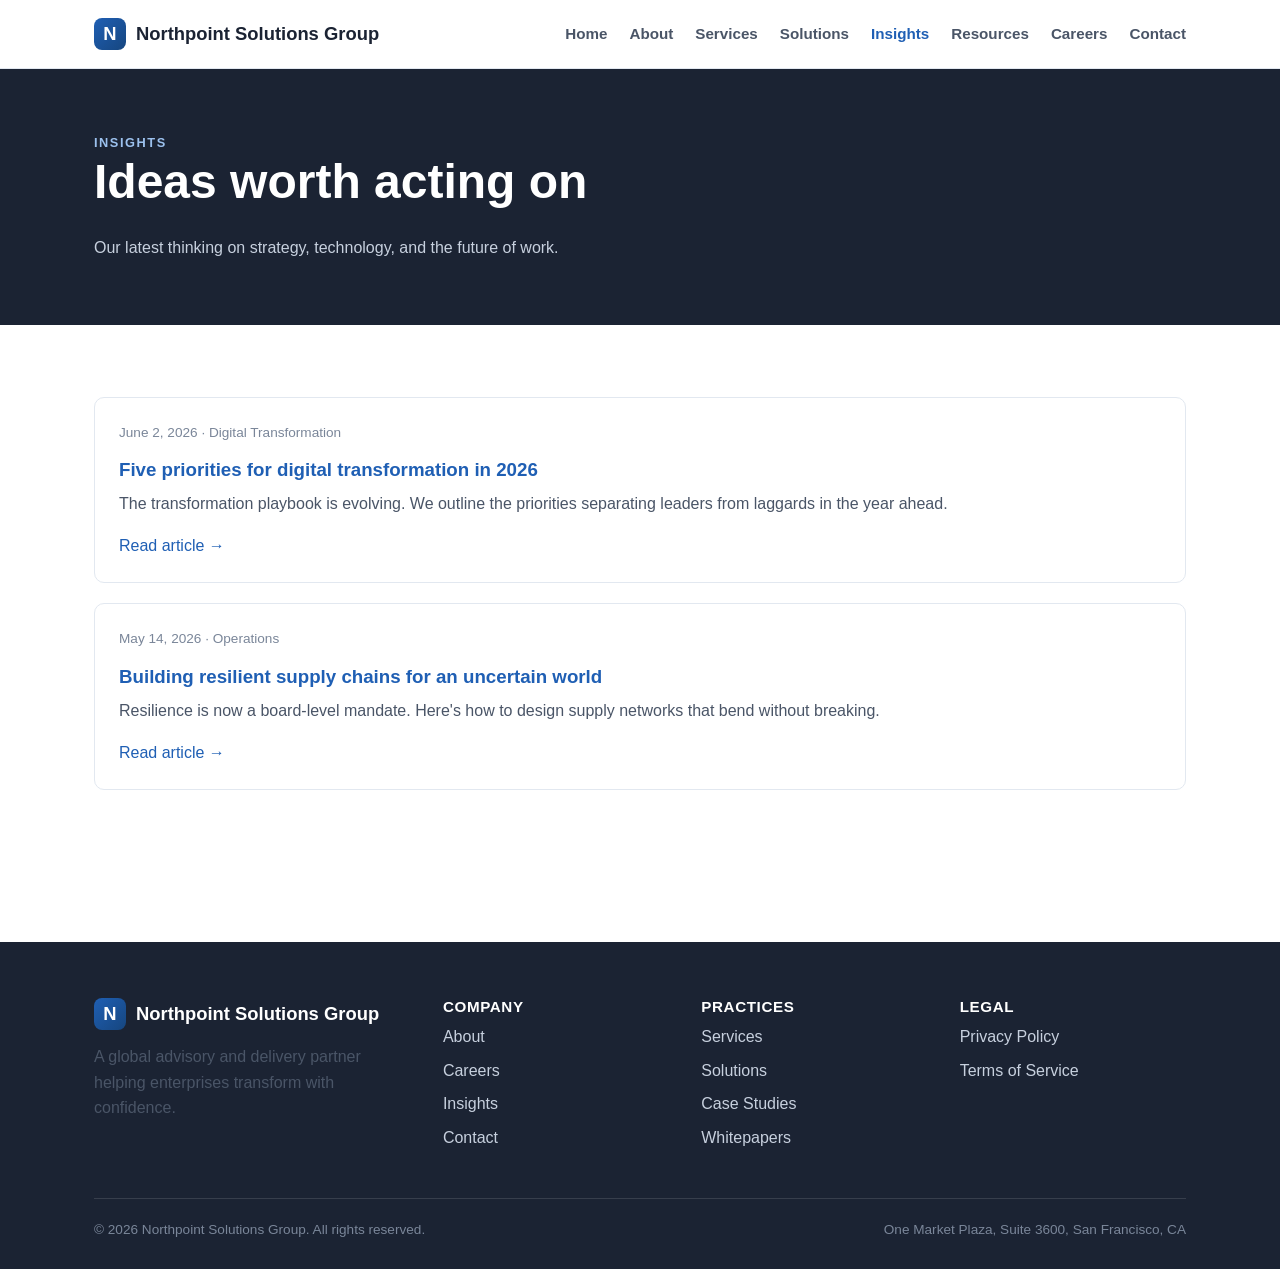
==== blog/index.html @ 304a4c9b "Add Northpoint Solutions Group static marketing site Generic corporate static HTML/CSS site with 15 " ====
<!DOCTYPE html>
<html lang="en">
  <head>
    <meta charset="utf-8" />
    <meta name="viewport" content="width=device-width, initial-scale=1" />
    <title>Insights — Northpoint Solutions Group</title>
    <meta name="description" content="Perspectives, research, and practical guidance from the Northpoint team." />
    <link rel="stylesheet" href="../css/main.css" />
    <link rel="stylesheet" href="../css/components.css" />
  </head>
  <body>
    <header class="site-header">
      <div class="container">
        <a class="brand" href="../index.html"><span class="mark">N</span> Northpoint Solutions Group</a>
        <nav class="main-nav" aria-label="Primary">
          <a href="../index.html">Home</a>
          <a href="../about.html">About</a>
          <a href="../services.html">Services</a>
          <a href="../solutions.html">Solutions</a>
          <a href="index.html" class="is-active">Insights</a>
          <a href="../resources/case-studies.html">Resources</a>
          <a href="../careers.html">Careers</a>
          <a href="../contact.html">Contact</a>
        </nav>
      </div>
    </header>

    <main>
      <section class="page-header">
        <div class="container">
          <p class="eyebrow" style="color:#9cc1ee">Insights</p>
          <h1>Ideas worth acting on</h1>
          <p>Our latest thinking on strategy, technology, and the future of work.</p>
        </div>
      </section>

      <section class="section">
        <div class="container">
          <div class="post-list">
            <article class="post">
              <p class="meta">June 2, 2026 · Digital Transformation</p>
              <h3><a href="digital-transformation-2026.html">Five priorities for digital transformation in 2026</a></h3>
              <p>
                The transformation playbook is evolving. We outline the
                priorities separating leaders from laggards in the year ahead.
              </p>
              <a href="digital-transformation-2026.html">Read article &rarr;</a>
            </article>
            <article class="post">
              <p class="meta">May 14, 2026 · Operations</p>
              <h3><a href="building-resilient-supply-chains.html">Building resilient supply chains for an uncertain world</a></h3>
              <p>
                Resilience is now a board-level mandate. Here's how to design
                supply networks that bend without breaking.
              </p>
              <a href="building-resilient-supply-chains.html">Read article &rarr;</a>
            </article>
          </div>
        </div>
      </section>
    </main>

    <footer class="site-footer">
      <div class="container">
        <div class="footer-grid">
          <div>
            <a class="brand" href="../index.html" style="color:#fff"><span class="mark">N</span> Northpoint Solutions Group</a>
            <p style="margin-top:14px;max-width:320px">A global advisory and delivery partner helping enterprises transform with confidence.</p>
          </div>
          <div>
            <h4>Company</h4>
            <ul>
              <li><a href="../about.html">About</a></li>
              <li><a href="../careers.html">Careers</a></li>
              <li><a href="index.html">Insights</a></li>
              <li><a href="../contact.html">Contact</a></li>
            </ul>
          </div>
          <div>
            <h4>Practices</h4>
            <ul>
              <li><a href="../services.html">Services</a></li>
              <li><a href="../solutions.html">Solutions</a></li>
              <li><a href="../resources/case-studies.html">Case Studies</a></li>
              <li><a href="../resources/whitepapers.html">Whitepapers</a></li>
            </ul>
          </div>
          <div>
            <h4>Legal</h4>
            <ul>
              <li><a href="../legal/privacy.html">Privacy Policy</a></li>
              <li><a href="../legal/terms.html">Terms of Service</a></li>
            </ul>
          </div>
        </div>
        <div class="footer-bottom">
          <span>&copy; 2026 Northpoint Solutions Group. All rights reserved.</span>
          <span>One Market Plaza, Suite 3600, San Francisco, CA</span>
        </div>
      </div>
    </footer>
  </body>
</html>
---- css/main.css ----
/* Northpoint Solutions Group — base styles */

:root {
  --color-bg: #ffffff;
  --color-surface: #f6f8fb;
  --color-ink: #1b2333;
  --color-ink-soft: #4a5567;
  --color-muted: #7a8699;
  --color-accent: #1f5fb4;
  --color-accent-dark: #16467f;
  --color-line: #e2e8f0;
  --radius: 10px;
  --shadow: 0 10px 30px rgba(27, 35, 51, 0.08);
  --maxw: 1140px;
  --font: "Segoe UI", Roboto, "Helvetica Neue", Arial, sans-serif;
}

* {
  box-sizing: border-box;
}

html {
  scroll-behavior: smooth;
}

body {
  margin: 0;
  font-family: var(--font);
  color: var(--color-ink);
  background: var(--color-bg);
  line-height: 1.6;
  font-size: 16px;
}

h1,
h2,
h3,
h4 {
  line-height: 1.2;
  color: var(--color-ink);
  margin: 0 0 0.5em;
  font-weight: 700;
}

h1 {
  font-size: clamp(2rem, 4vw, 3rem);
}

h2 {
  font-size: clamp(1.5rem, 3vw, 2.1rem);
}

p {
  margin: 0 0 1rem;
  color: var(--color-ink-soft);
}

a {
  color: var(--color-accent);
  text-decoration: none;
}

a:hover {
  text-decoration: underline;
}

img {
  max-width: 100%;
  display: block;
}

.container {
  width: 100%;
  max-width: var(--maxw);
  margin: 0 auto;
  padding: 0 24px;
}

/* Header / navigation */
.site-header {
  position: sticky;
  top: 0;
  z-index: 10;
  background: rgba(255, 255, 255, 0.92);
  backdrop-filter: saturate(160%) blur(8px);
  border-bottom: 1px solid var(--color-line);
}

.site-header .container {
  display: flex;
  align-items: center;
  justify-content: space-between;
  min-height: 68px;
  gap: 24px;
}

.brand {
  display: flex;
  align-items: center;
  gap: 10px;
  font-weight: 800;
  font-size: 1.15rem;
  color: var(--color-ink);
}

.brand:hover {
  text-decoration: none;
}

.brand .mark {
  display: inline-grid;
  place-items: center;
  width: 32px;
  height: 32px;
  border-radius: 8px;
  background: linear-gradient(135deg, var(--color-accent), var(--color-accent-dark));
  color: #fff;
  font-weight: 800;
}

.main-nav {
  display: flex;
  align-items: center;
  gap: 22px;
  flex-wrap: wrap;
}

.main-nav a {
  color: var(--color-ink-soft);
  font-weight: 600;
  font-size: 0.95rem;
}

.main-nav a:hover,
.main-nav a.is-active {
  color: var(--color-accent);
  text-decoration: none;
}

/* Footer */
.site-footer {
  background: var(--color-ink);
  color: #c7d0de;
  margin-top: 80px;
  padding: 56px 0 28px;
}

.site-footer h4 {
  color: #fff;
  font-size: 0.95rem;
  letter-spacing: 0.04em;
  text-transform: uppercase;
}

.site-footer a {
  color: #c7d0de;
}

.site-footer a:hover {
  color: #fff;
}

.footer-grid {
  display: grid;
  grid-template-columns: 1.4fr repeat(3, 1fr);
  gap: 32px;
}

.footer-grid ul {
  list-style: none;
  margin: 0;
  padding: 0;
}

.footer-grid li {
  margin-bottom: 8px;
}

.footer-bottom {
  margin-top: 40px;
  padding-top: 20px;
  border-top: 1px solid rgba(255, 255, 255, 0.12);
  display: flex;
  justify-content: space-between;
  flex-wrap: wrap;
  gap: 12px;
  font-size: 0.85rem;
  color: var(--color-muted);
}

/* Generic page sections */
.section {
  padding: 72px 0;
}

.section--surface {
  background: var(--color-surface);
}

.section__intro {
  max-width: 720px;
  margin-bottom: 40px;
}

.eyebrow {
  text-transform: uppercase;
  letter-spacing: 0.12em;
  font-size: 0.8rem;
  font-weight: 700;
  color: var(--color-accent);
  margin-bottom: 10px;
}

@media (max-width: 820px) {
  .main-nav {
    gap: 14px;
  }

  .footer-grid {
    grid-template-columns: 1fr 1fr;
  }
}

@media (max-width: 560px) {
  .site-header .container {
    flex-direction: column;
    align-items: flex-start;
    padding-top: 12px;
    padding-bottom: 12px;
  }

  .footer-grid {
    grid-template-columns: 1fr;
  }
}
---- css/components.css ----
/* Northpoint Solutions Group — components */

/* Buttons */
.btn {
  display: inline-block;
  padding: 12px 22px;
  border-radius: var(--radius);
  font-weight: 700;
  font-size: 0.95rem;
  border: 1px solid transparent;
  cursor: pointer;
  transition: transform 0.08s ease, background 0.15s ease;
}

.btn:hover {
  text-decoration: none;
  transform: translateY(-1px);
}

.btn--primary {
  background: var(--color-accent);
  color: #fff;
}

.btn--primary:hover {
  background: var(--color-accent-dark);
  color: #fff;
}

.btn--ghost {
  background: transparent;
  color: var(--color-accent);
  border-color: var(--color-line);
}

.btn-row {
  display: flex;
  gap: 14px;
  flex-wrap: wrap;
  margin-top: 24px;
}

/* Hero */
.hero {
  background: linear-gradient(160deg, #eef3fb 0%, #ffffff 60%);
  padding: 88px 0;
  border-bottom: 1px solid var(--color-line);
}

.hero__grid {
  display: grid;
  grid-template-columns: 1.1fr 0.9fr;
  gap: 48px;
  align-items: center;
}

.hero p.lead {
  font-size: 1.2rem;
  color: var(--color-ink-soft);
  max-width: 540px;
}

.hero__panel {
  background: #fff;
  border: 1px solid var(--color-line);
  border-radius: 16px;
  box-shadow: var(--shadow);
  padding: 28px;
}

.hero__panel ul {
  list-style: none;
  margin: 0;
  padding: 0;
}

.hero__panel li {
  display: flex;
  gap: 12px;
  padding: 12px 0;
  border-bottom: 1px solid var(--color-line);
  color: var(--color-ink-soft);
}

.hero__panel li:last-child {
  border-bottom: 0;
}

.hero__panel li::before {
  content: "\2713";
  color: var(--color-accent);
  font-weight: 800;
}

/* Page header (interior pages) */
.page-header {
  background: var(--color-ink);
  color: #fff;
  padding: 64px 0;
}

.page-header h1 {
  color: #fff;
}

.page-header p {
  color: #c7d0de;
  max-width: 640px;
  margin-bottom: 0;
}

/* Card grid */
.grid {
  display: grid;
  gap: 24px;
}

.grid--3 {
  grid-template-columns: repeat(3, 1fr);
}

.grid--2 {
  grid-template-columns: repeat(2, 1fr);
}

.card {
  background: #fff;
  border: 1px solid var(--color-line);
  border-radius: var(--radius);
  padding: 28px;
  box-shadow: var(--shadow);
}

.card h3 {
  margin-top: 0;
}

.card .card__icon {
  width: 44px;
  height: 44px;
  border-radius: 10px;
  display: grid;
  place-items: center;
  background: #e8f0fb;
  color: var(--color-accent);
  font-weight: 800;
  margin-bottom: 16px;
}

/* Stats band */
.stats {
  display: grid;
  grid-template-columns: repeat(4, 1fr);
  gap: 24px;
  text-align: center;
}

.stats .stat strong {
  display: block;
  font-size: 2.4rem;
  color: var(--color-accent);
}

.stats .stat span {
  color: var(--color-muted);
  font-size: 0.95rem;
}

/* CTA band */
.cta {
  background: linear-gradient(135deg, var(--color-accent), var(--color-accent-dark));
  color: #fff;
  border-radius: 16px;
  padding: 48px;
  text-align: center;
}

.cta h2 {
  color: #fff;
}

.cta p {
  color: rgba(255, 255, 255, 0.85);
  max-width: 560px;
  margin: 0 auto 8px;
}

/* Article / blog */
.article {
  max-width: 760px;
  margin: 0 auto;
}

.article .meta {
  color: var(--color-muted);
  font-size: 0.9rem;
  margin-bottom: 24px;
}

.article h2 {
  margin-top: 36px;
}

.post-list {
  display: grid;
  gap: 20px;
}

.post-list .post {
  border: 1px solid var(--color-line);
  border-radius: var(--radius);
  padding: 24px;
  background: #fff;
}

.post-list .post .meta {
  color: var(--color-muted);
  font-size: 0.85rem;
}

/* Tables */
.table {
  width: 100%;
  border-collapse: collapse;
  background: #fff;
  border: 1px solid var(--color-line);
  border-radius: var(--radius);
  overflow: hidden;
}

.table th,
.table td {
  text-align: left;
  padding: 14px 18px;
  border-bottom: 1px solid var(--color-line);
}

.table th {
  background: var(--color-surface);
  font-size: 0.85rem;
  text-transform: uppercase;
  letter-spacing: 0.05em;
  color: var(--color-muted);
}

.table tr:last-child td {
  border-bottom: 0;
}

/* Contact layout */
.contact-grid {
  display: grid;
  grid-template-columns: 1fr 1fr;
  gap: 40px;
}

.form-field {
  margin-bottom: 18px;
}

.form-field label {
  display: block;
  font-weight: 600;
  margin-bottom: 6px;
  font-size: 0.9rem;
}

.form-field input,
.form-field textarea {
  width: 100%;
  padding: 12px 14px;
  border: 1px solid var(--color-line);
  border-radius: 8px;
  font: inherit;
}

@media (max-width: 820px) {
  .grid--3,
  .stats {
    grid-template-columns: 1fr 1fr;
  }

  .hero__grid,
  .grid--2,
  .contact-grid {
    grid-template-columns: 1fr;
  }
}

@media (max-width: 520px) {
  .grid--3,
  .stats {
    grid-template-columns: 1fr;
  }

  .cta {
    padding: 32px 22px;
  }
}
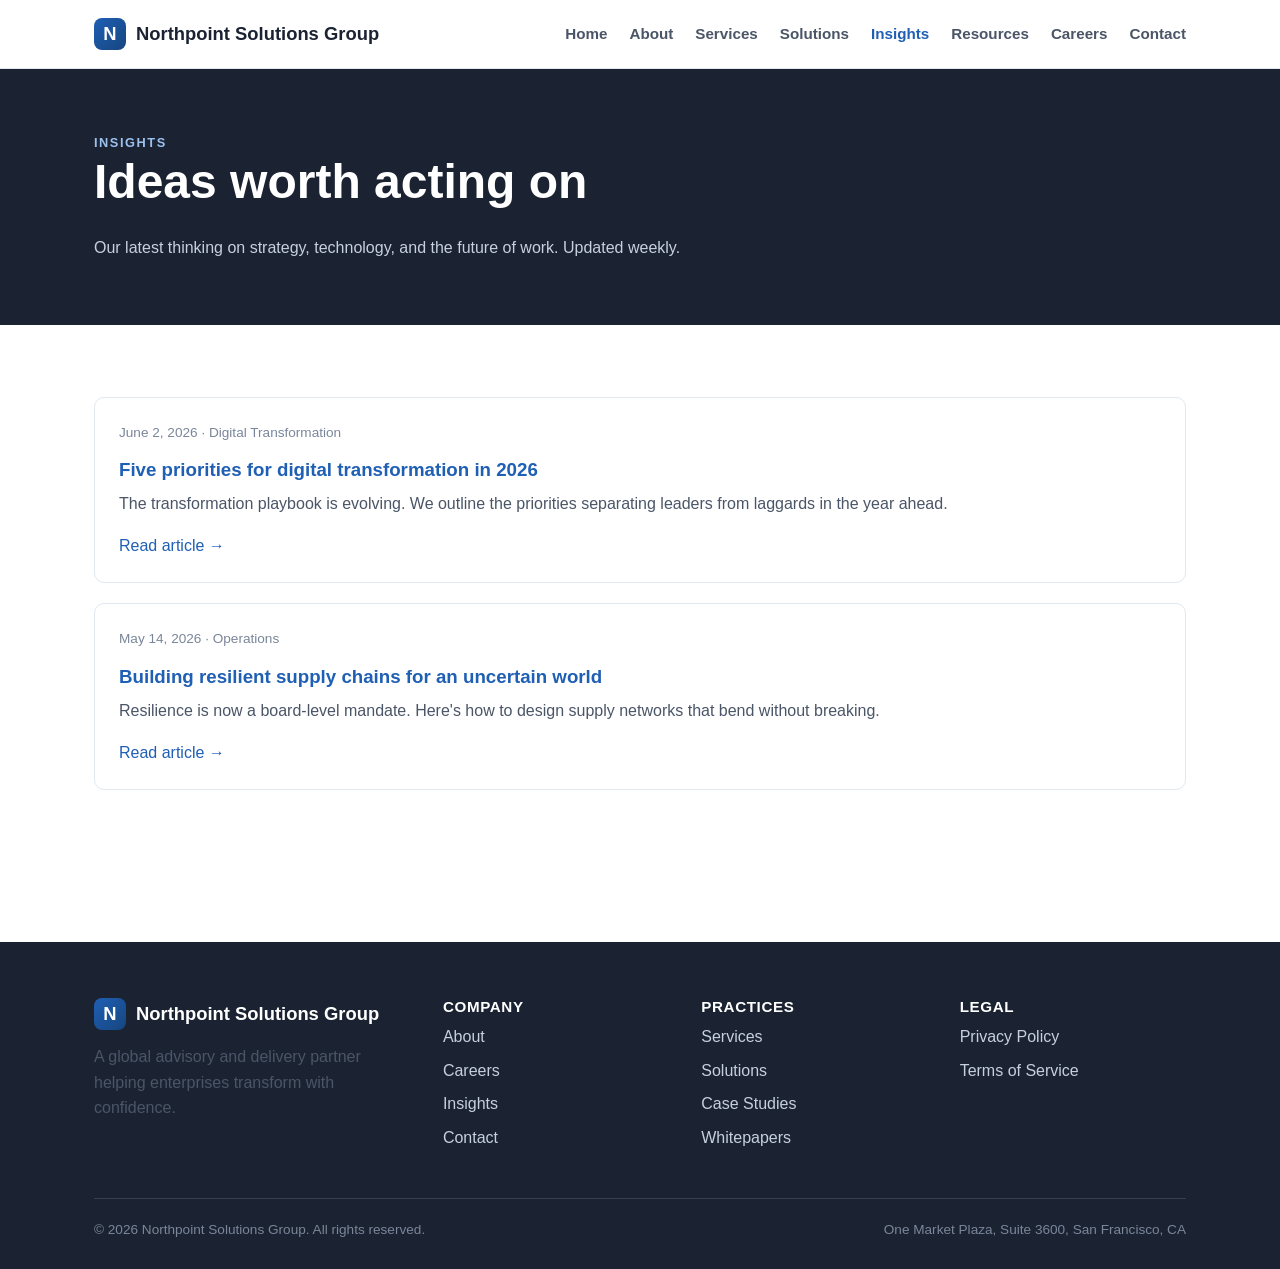
==== commit 16802744: "Touch all four CODEOWNERS regions Exercises every code-owner state in one PR: - index.html        ->" ====
--- a/blog/index.html
+++ b/blog/index.html
@@ -30,7 +30,7 @@
         <div class="container">
           <p class="eyebrow" style="color:#9cc1ee">Insights</p>
           <h1>Ideas worth acting on</h1>
-          <p>Our latest thinking on strategy, technology, and the future of work.</p>
+          <p>Our latest thinking on strategy, technology, and the future of work. Updated weekly.</p>
         </div>
       </section>
 
--- a/css/main.css
+++ b/css/main.css
@@ -1,4 +1,5 @@
 /* Northpoint Solutions Group — base styles */
+/* Updated brand palette tuning. */
 
 :root {
   --color-bg: #ffffff;
